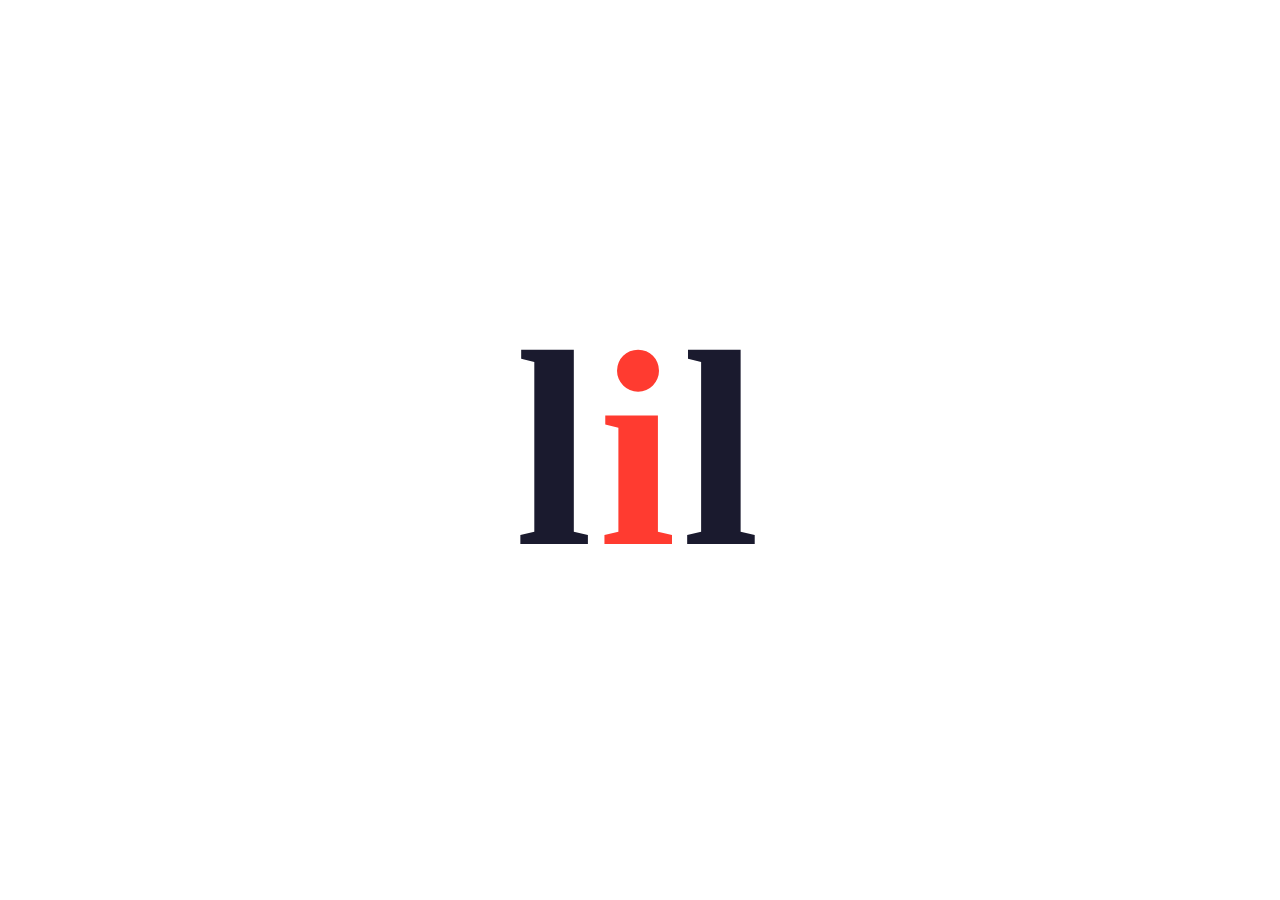
==== index.html @ bc045ced "placeholder site" ====
<!DOCTYPE html>
<html lang="en">
<head>
  <meta charset="UTF-8">
  <meta name="viewport" content="width=device-width, initial-scale=1.0">
  <title>lil.audio</title>
  <style>
    * { margin: 0; padding: 0; box-sizing: border-box; }
    body {
      min-height: 100vh;
      display: flex;
      align-items: center;
      justify-content: center;
      background: #ffffff;
      font-family: 'Comic Sans MS', cursive;
    }
    .logo {
      font-size: clamp(120px, 25vw, 280px);
      font-weight: bold;
      color: #1a1a2e;
      letter-spacing: 0.02em;
      line-height: 1;
      user-select: none;
    }
    .logo .dot { color: #FF3B30; }
  </style>
</head>
<body>
  <div class="logo">l<span class="dot">i</span>l</div>
</body>
</html>
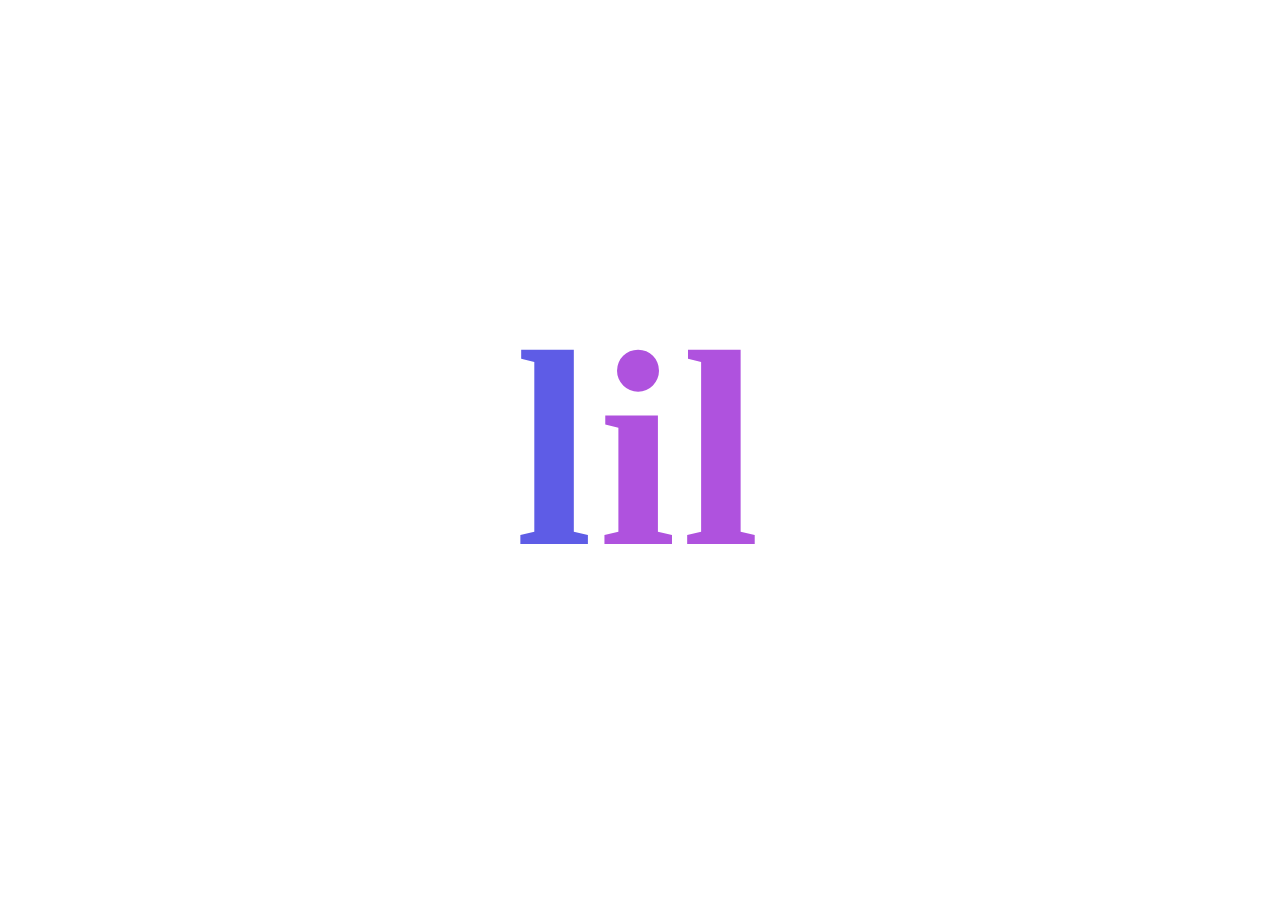
==== commit 1dc0a069: "randomize letter colors on load + click" ====
--- a/index.html
+++ b/index.html
@@ -13,19 +13,38 @@
       justify-content: center;
       background: #ffffff;
       font-family: 'Comic Sans MS', cursive;
+      cursor: pointer;
     }
     .logo {
       font-size: clamp(120px, 25vw, 280px);
       font-weight: bold;
-      color: #1a1a2e;
       letter-spacing: 0.02em;
       line-height: 1;
       user-select: none;
     }
-    .logo .dot { color: #FF3B30; }
   </style>
 </head>
 <body>
-  <div class="logo">l<span class="dot">i</span>l</div>
+  <div class="logo"><span id="l1">l</span><span id="i">i</span><span id="l2">l</span></div>
+  <script>
+    const colors = [
+      '#FF3B30', '#FF8C42', '#FFD60A', '#30D158',
+      '#0A84FF', '#5E5CE6', '#FF375F', '#4ECDC4',
+      '#AF52DE', '#FF6B6B', '#00C7BE', '#FF9500'
+    ];
+
+    function pick() {
+      return colors[Math.floor(Math.random() * colors.length)];
+    }
+
+    function randomize() {
+      document.getElementById('l1').style.color = pick();
+      document.getElementById('i').style.color = pick();
+      document.getElementById('l2').style.color = pick();
+    }
+
+    randomize();
+    document.body.addEventListener('click', randomize);
+  </script>
 </body>
 </html>
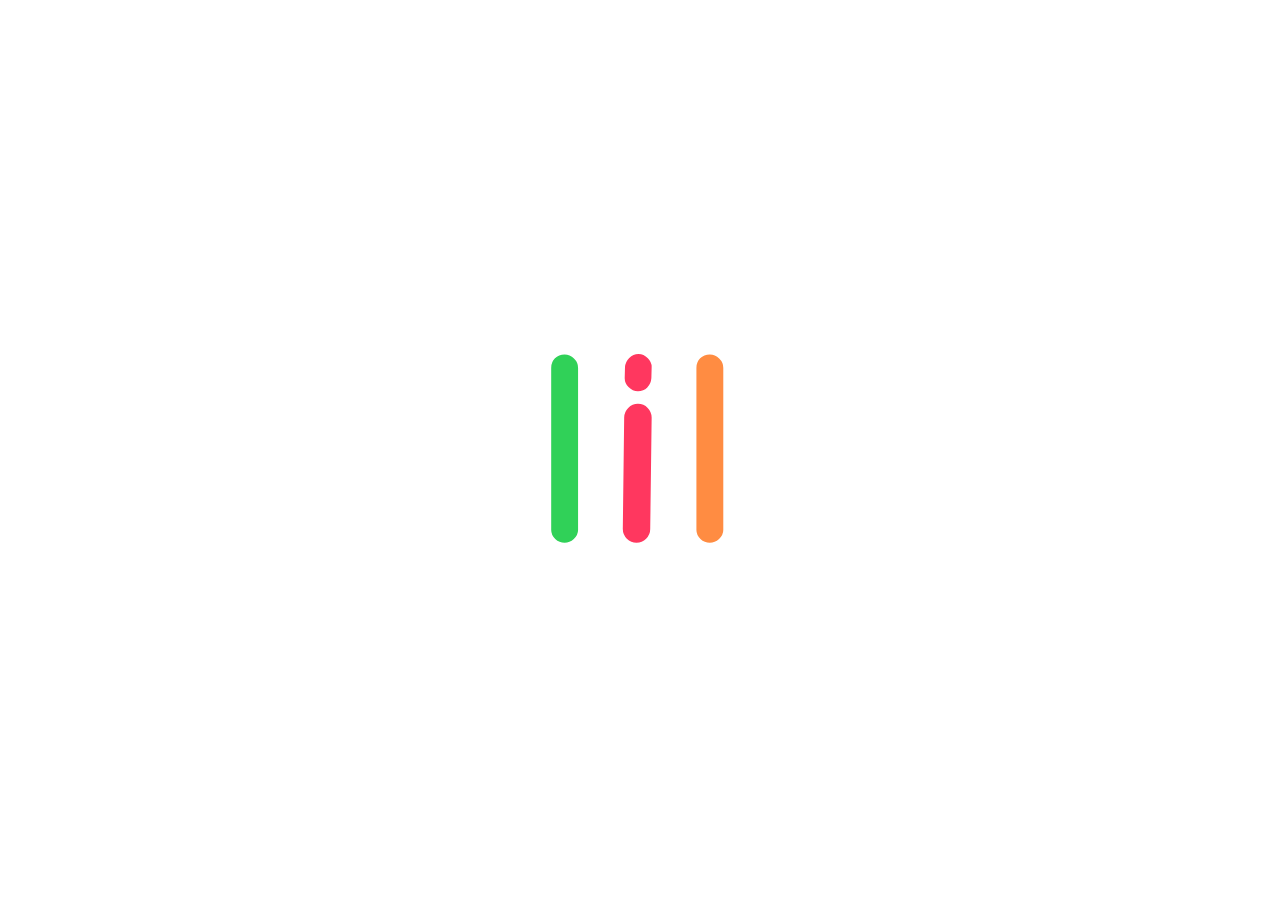
==== commit 4ddc065d: "add Comic Neue web font fallback for mobile" ====
--- a/index.html
+++ b/index.html
@@ -4,6 +4,8 @@
   <meta charset="UTF-8">
   <meta name="viewport" content="width=device-width, initial-scale=1.0">
   <title>lil.audio</title>
+  <link rel="preconnect" href="https://fonts.googleapis.com">
+  <link href="https://fonts.googleapis.com/css2?family=Comic+Neue:wght@700&display=swap" rel="stylesheet">
   <style>
     * { margin: 0; padding: 0; box-sizing: border-box; }
     body {
@@ -12,7 +14,7 @@
       align-items: center;
       justify-content: center;
       background: #ffffff;
-      font-family: 'Comic Sans MS', cursive;
+      font-family: 'Comic Sans MS', 'Comic Neue', cursive;
       cursor: pointer;
     }
     .logo {
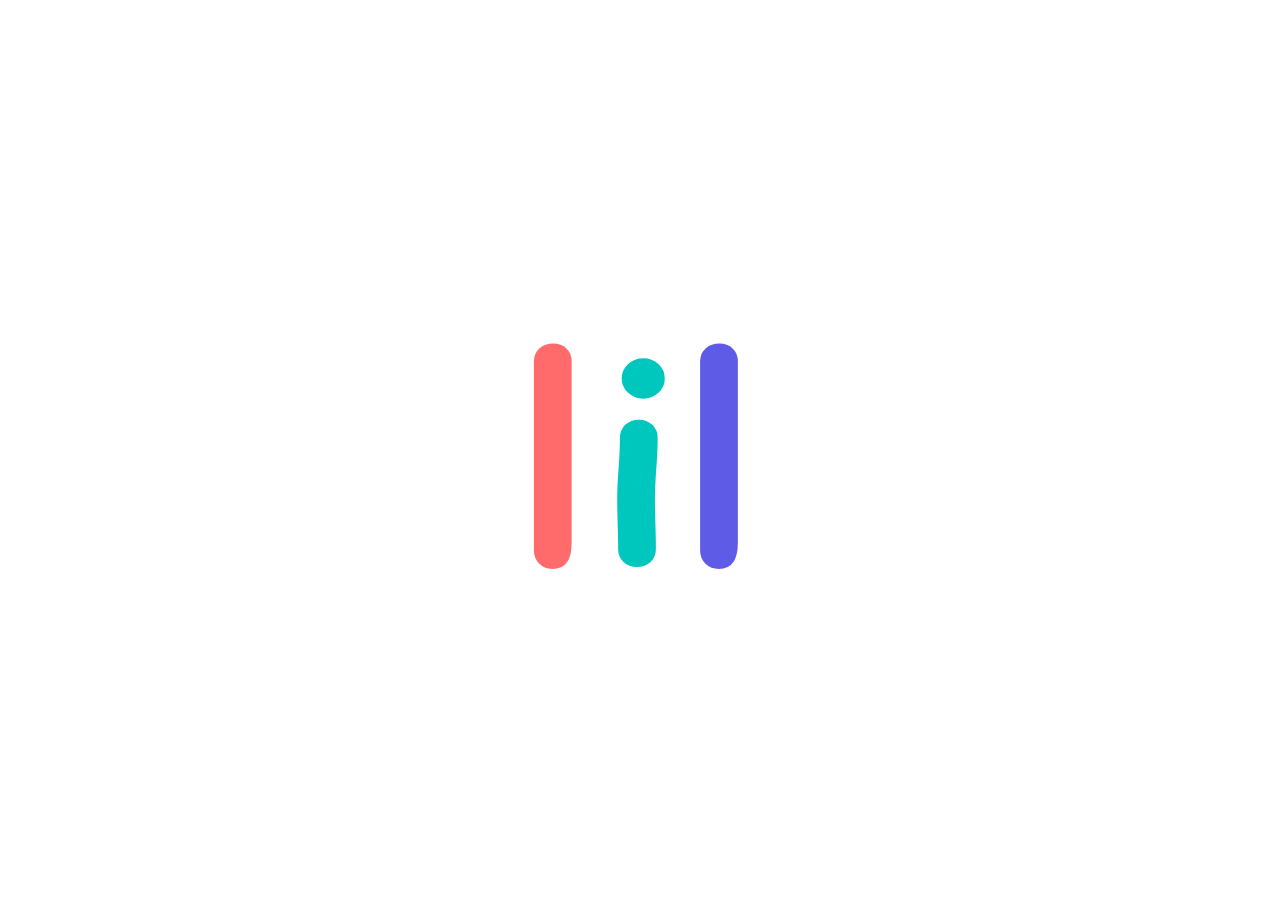
==== commit 5a9c0905: "embed actual Comic Sans Bold as woff2 web font" ====
--- a/index.html
+++ b/index.html
@@ -4,9 +4,14 @@
   <meta charset="UTF-8">
   <meta name="viewport" content="width=device-width, initial-scale=1.0">
   <title>lil.audio</title>
-  <link rel="preconnect" href="https://fonts.googleapis.com">
-  <link href="https://fonts.googleapis.com/css2?family=Comic+Neue:wght@700&display=swap" rel="stylesheet">
   <style>
+    @font-face {
+      font-family: 'ComicSans';
+      src: url('fonts/comic-sans-bold.woff2') format('woff2');
+      font-weight: bold;
+      font-style: normal;
+      font-display: swap;
+    }
     * { margin: 0; padding: 0; box-sizing: border-box; }
     body {
       min-height: 100vh;
@@ -14,7 +19,7 @@
       align-items: center;
       justify-content: center;
       background: #ffffff;
-      font-family: 'Comic Sans MS', 'Comic Neue', cursive;
+      font-family: 'ComicSans', 'Comic Sans MS', cursive;
       cursor: pointer;
     }
     .logo {
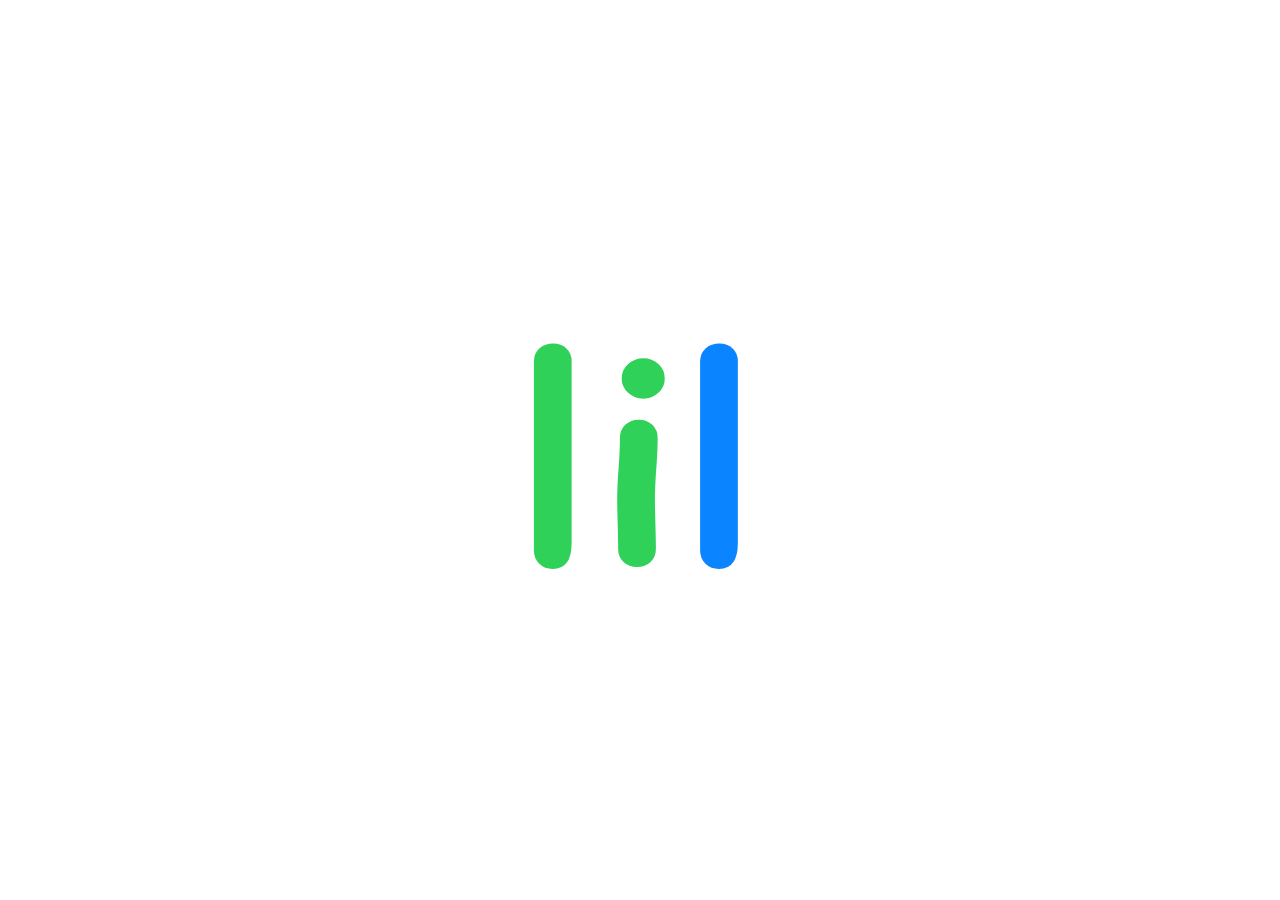
==== commit 3195b475: "add background music loop, plays on first click" ====
--- a/index.html
+++ b/index.html
@@ -33,6 +33,7 @@
 </head>
 <body>
   <div class="logo"><span id="l1">l</span><span id="i">i</span><span id="l2">l</span></div>
+  <audio id="bg" src="music.mp3" loop preload="auto"></audio>
   <script>
     const colors = [
       '#FF3B30', '#FF8C42', '#FFD60A', '#30D158',
@@ -51,7 +52,16 @@
     }
 
     randomize();
-    document.body.addEventListener('click', randomize);
+
+    // Start audio on first click (browsers require user interaction)
+    let started = false;
+    document.body.addEventListener('click', () => {
+      randomize();
+      if (!started) {
+        document.getElementById('bg').play();
+        started = true;
+      }
+    });
   </script>
 </body>
 </html>
